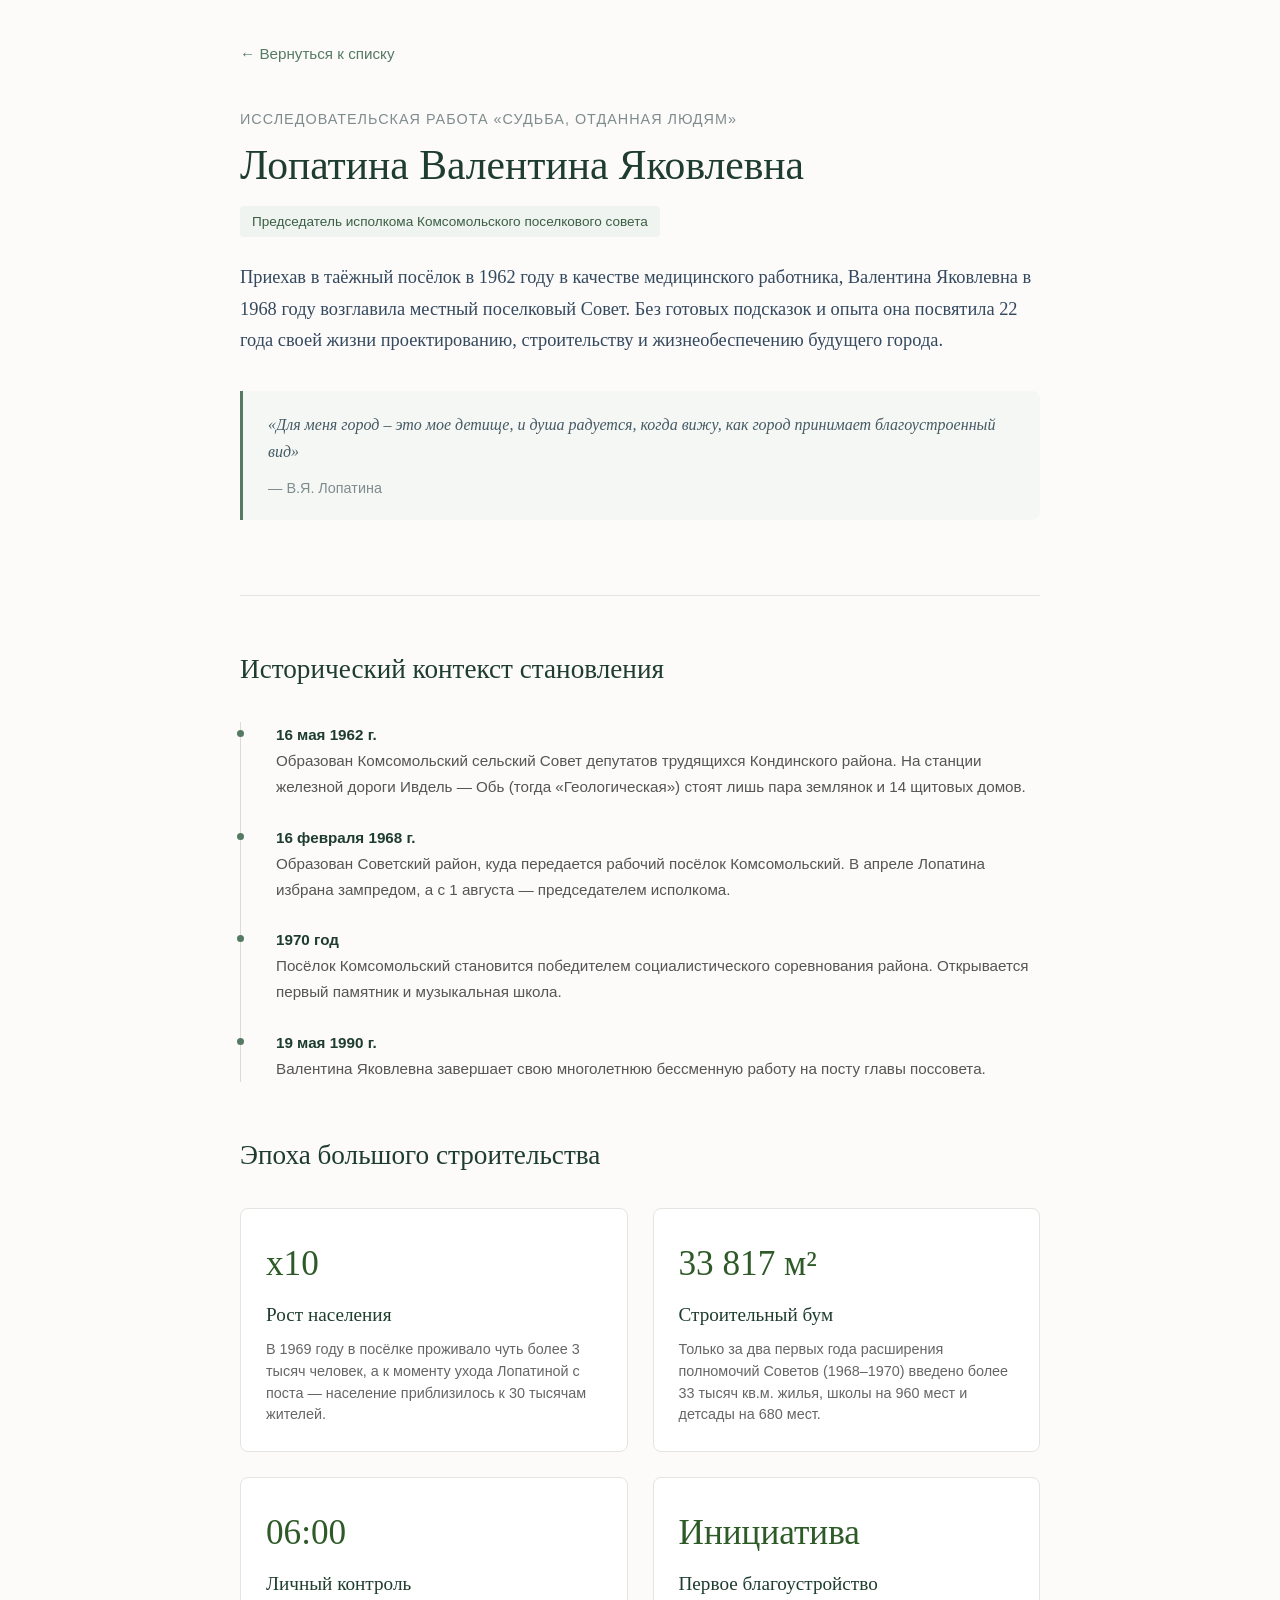
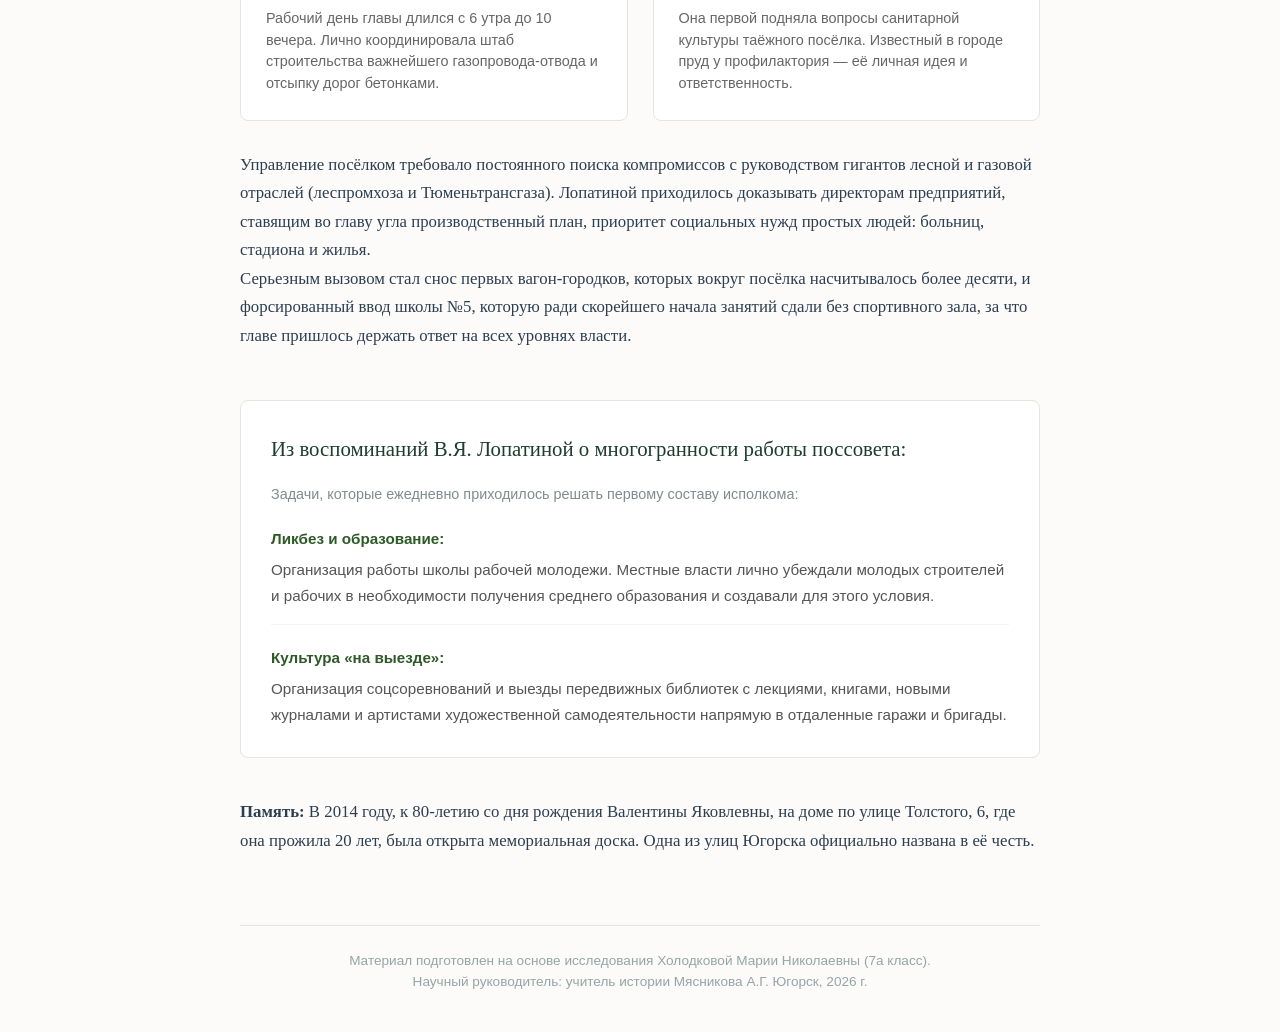
==== lopatina.html @ 7ab229ec "fcommit" ====
<!DOCTYPE html>
<html lang="ru">
<head>
    <meta charset="UTF-8">
    <meta name="viewport" content="width=device-width, initial-scale=1.0">
    <title>Лопатина Валентина Яковлевна - История Югорска</title>
    <link rel="stylesheet" href="styleperson.css">
</head>
<body>

    <div class="container">
        <a href="index.html" class="back-link">← Вернуться к списку</a>

        <div class="hero-section">
            <div class="subtitle">Исследовательская работа «Судьба, отданная людям»</div>
            <h1>Лопатина Валентина Яковлевна</h1>
            <div class="status-badge">Председатель исполкома Комсомольского поселкового совета</div>
            
            <p class="lead-text">Приехав в таёжный посёлок в 1962 году в качестве медицинского работника, Валентина Яковлевна в 1968 году возглавила местный поселковый Совет. Без готовых подсказок и опыта она посвятила 22 года своей жизни проектированию, строительству и жизнеобеспечению будущего города.</p>
            
            <div class="quote-block">
                «Для меня город – это мое детище, и душа радуется, когда вижу, как город принимает благоустроенный вид» <br><span>— В.Я. Лопатина</span>
            </div>
        </div>

        <h2 class="section-title">Исторический контекст становления</h2>
        <div class="timeline">
            <div class="timeline-item">
                <div class="timeline-date">16 мая 1962 г.</div>
                <div class="timeline-content">Образован Комсомольский сельский Совет депутатов трудящихся Кондинского района. На станции железной дороги Ивдель — Обь (тогда «Геологическая») стоят лишь пара землянок и 14 щитовых домов.</div>
            </div>
            <div class="timeline-item">
                <div class="timeline-date">16 февраля 1968 г.</div>
                <div class="timeline-content">Образован Советский район, куда передается рабочий посёлок Комсомольский. В апреле Лопатина избрана зампредом, а с 1 августа — председателем исполкома.</div>
            </div>
            <div class="timeline-item">
                <div class="timeline-date">1970 год</div>
                <div class="timeline-content">Посёлок Комсомольский становится победителем социалистического соревнования района. Открывается первый памятник и музыкальная школа.</div>
            </div>
            <div class="timeline-item">
                <div class="timeline-date">19 мая 1990 г.</div>
                <div class="timeline-content">Валентина Яковлевна завершает свою многолетнюю бессменную работу на посту главы поссовета.</div>
            </div>
        </div>

        <h2 class="section-title">Эпоха большого строительства</h2>
        <div class="stats-grid">
            <div class="stat-card">
                <div class="stat-number">х10</div>
                <h3>Рост населения</h3>
                <p>В 1969 году в посёлке проживало чуть более 3 тысяч человек, а к моменту ухода Лопатиной с поста — население приблизилось к 30 тысячам жителей.</p>
            </div>
            <div class="stat-card">
                <div class="stat-number">33 817 м²</div>
                <h3>Строительный бум</h3>
                <p>Только за два первых года расширения полномочий Советов (1968–1970) введено более 33 тысяч кв.м. жилья, школы на 960 мест и детсады на 680 мест.</p>
            </div>
            <div class="stat-card">
                <div class="stat-number">06:00</div>
                <h3>Личный контроль</h3>
                <p>Рабочий день главы длился с 6 утра до 10 вечера. Лично координировала штаб строительства важнейшего газопровода-отвода и отсыпку дорог бетонками.</p>
            </div>
            <div class="stat-card">
                <div class="stat-number">Инициатива</div>
                <h3>Первое благоустройство</h3>
                <p>Она первой подняла вопросы санитарной культуры таёжного посёлка. Известный в городе пруд у профилактория — её личная идея и ответственность.</p>
            </div>
        </div>

        <div class="text-content">
            <p>Управление посёлком требовало постоянного поиска компромиссов с руководством гигантов лесной и газовой отраслей (леспромхоза и Тюменьтрансгаза). Лопатиной приходилось доказывать директорам предприятий, ставящим во главу угла производственный план, приоритет социальных нужд простых людей: больниц, стадиона и жилья.</p>
            <p>Серьезным вызовом стал снос первых вагон-городков, которых вокруг посёлка насчитывалось более десяти, и форсированный ввод школы №5, которую ради скорейшего начала занятий сдали без спортивного зала, за что главе пришлось держать ответ на всех уровнях власти.</p>
        </div>

        <div class="faq-section">
            <h3>Из воспоминаний В.Я. Лопатиной о многогранности работы поссовета:</h3>
            <p class="faq-intro">Задачи, которые ежедневно приходилось решать первому составу исполкома:</p>
            
            <div class="faq-item">
                <div class="question">Ликбез и образование:</div>
                <div class="answer">Организация работы школы рабочей молодежи. Местные власти лично убеждали молодых строителей и рабочих в необходимости получения среднего образования и создавали для этого условия.</div>
            </div>
            
            <div class="faq-item">
                <div class="question">Культура «на выезде»:</div>
                <div class="answer">Организация соцсоревнований и выезды передвижных библиотек с лекциями, книгами, новыми журналами и артистами художественной самодеятельности напрямую в отдаленные гаражи и бригады.</div>
            </div>
        </div>

        <div class="text-content" style="margin-top: 40px;">
            <p><b>Память:</b> В 2014 году, к 80-летию со дня рождения Валентины Яковлевны, на доме по улице Толстого, 6, где она прожила 20 лет, была открыта мемориальная доска. Одна из улиц Югорска официально названа в её честь.</p>
        </div>

        <footer>
            Материал подготовлен на основе исследования Холодковой Марии Николаевны (7а класс). <br>
            Научный руководитель: учитель истории Мясникова А.Г. Югорск, 2026 г.
        </footer>
    </div>

</body>
</html>
---- styleperson.css ----
* {
    margin: 0;
    padding: 0;
    box-sizing: border-box;
    font-family: 'Georgia', 'Times New Roman', serif;
}

body {
    background-color: #fcfbfa;
    color: #2c3e50;
    line-height: 1.7;
    padding: 40px 20px;
    display: flex;
    flex-direction: column;
    align-items: center;
}

.container {
    width: 100%;
    max-width: 800px; 
}

.back-link {
    font-family: 'Segoe UI', sans-serif;
    display: inline-block;
    color: #557a63;
    text-decoration: none;
    margin-bottom: 40px;
    font-weight: 500;
    font-size: 0.95rem;
}

.back-link:hover {
    color: #1e3d2f;
}

.hero-section {
    margin-bottom: 50px;
    border-bottom: 1px solid #e6e4e0;
    padding-bottom: 40px;
}

.hero-section h1 {
    font-size: 2.6rem;
    font-weight: normal;
    color: #1e3d2f;
    margin: 10px 0;
    line-height: 1.2;
}

.subtitle {
    font-family: 'Segoe UI', sans-serif;
    color: #7f8c8d;
    font-size: 0.9rem;
    text-transform: uppercase;
    letter-spacing: 1px;
}

.status-badge {
    font-family: 'Segoe UI', sans-serif;
    display: inline-block;
    background-color: #f0f4f1;
    color: #3a5f43;
    padding: 4px 12px;
    border-radius: 4px;
    font-size: 0.85rem;
    margin-top: 5px;
    margin-bottom: 25px;
}

.lead-text {
    font-size: 1.15rem;
    color: #34495e;
}

.quote-block {
    margin: 35px 0;
    padding: 20px 25px;
    background-color: #f5f7f5;
    border-left: 3px solid #557a63;
    font-style: italic;
    color: #455a64;
    border-radius: 0 8px 8px 0;
}

.quote-block span {
    font-family: 'Segoe UI', sans-serif;
    display: block;
    margin-top: 10px;
    font-size: 0.9rem;
    color: #7f8c8d;
    font-style: normal;
}

.section-title {
    font-size: 1.7rem;
    font-weight: normal;
    color: #1e3d2f;
    margin-top: 50px;
    margin-bottom: 25px;
}

/* Таймлайн */
.timeline {
    margin: 30px 0;
    padding-left: 20px;
    border-left: 1px solid #dcdbd7;
}

.timeline-item {
    position: relative;
    margin-bottom: 25px;
    padding-left: 15px;
}

.timeline-item::before {
    content: '';
    position: absolute;
    left: -24px;
    top: 8px;
    width: 7px;
    height: 7px;
    border-radius: 50%;
    background-color: #557a63;
}

.timeline-date {
    font-family: 'Segoe UI', sans-serif;
    font-weight: 600;
    color: #1e3d2f;
    font-size: 0.95rem;
}

.timeline-content {
    font-family: 'Segoe UI', sans-serif;
    font-size: 0.95rem;
    color: #555;
}


.stats-grid {
    display: grid;
    grid-template-columns: 1fr 1fr;
    gap: 25px;
    margin: 30px 0;
}

.stat-card {
    background-color: #ffffff;
    border: 1px solid #e6e4e0;
    padding: 25px;
    border-radius: 8px;
}

.stat-card h3 {
    font-size: 1.2rem;
    font-weight: normal;
    color: #1e3d2f;
    margin-bottom: 8px;
}

.stat-card p {
    font-family: 'Segoe UI', sans-serif;
    font-size: 0.9rem;
    color: #666;
    line-height: 1.5;
}

.stat-number {
    font-size: 2.2rem;
    color: #2d5a27;
    margin-bottom: 5px;
}

.text-content {
    font-size: 1.05rem;
    color: #2c3e50;
    margin: 25px 0;
}

/* Раздел документов */
.faq-section {
    background-color: #ffffff;
    border: 1px solid #e6e4e0;
    border-radius: 8px;
    padding: 30px;
    margin-top: 50px;
}

.faq-section h3 {
    font-size: 1.3rem;
    font-weight: normal;
    color: #1e3d2f;
    margin-bottom: 15px;
}

.faq-intro {
    font-family: 'Segoe UI', sans-serif;
    font-size: 0.9rem;
    color: #7f8c8d;
    margin-bottom: 20px;
}

.faq-item {
    margin-bottom: 20px;
    padding-bottom: 15px;
    border-bottom: 1px solid #f5f4f0;
}

.faq-item:last-child {
    margin-bottom: 0;
    padding-bottom: 0;
    border-bottom: none;
}

.question {
    font-family: 'Segoe UI', sans-serif;
    font-weight: 600;
    color: #2d5a27;
    font-size: 0.95rem;
    margin-bottom: 5px;
}

.answer {
    font-family: 'Segoe UI', sans-serif;
    font-size: 0.95rem;
    color: #555;
}

footer {
    font-family: 'Segoe UI', sans-serif;
    margin-top: 70px;
    border-top: 1px solid #e6e4e0;
    padding-top: 25px;
    font-size: 0.85rem;
    color: #95a5a6;
    text-align: center;
    line-height: 1.5;
}


@media (max-width: 768px) {
    body {
        padding: 20px 15px;
    }

    .back-link {
        margin-bottom: 25px;
    }

    .hero-section {
        margin-bottom: 30px;
        padding-bottom: 25px;
    }

    .hero-section h1 {
        font-size: 1.85rem; 
    }

    .lead-text {
        font-size: 1.05rem; 
    }

    .quote-block {
        padding: 15px;
        margin: 25px 0;
        font-size: 0.95rem;
    }

    .section-title {
        font-size: 1.4rem;
        margin-top: 35px;
        margin-bottom: 15px;
    }


    .stats-grid {
        grid-template-columns: 1fr; 
        gap: 15px;
        margin: 20px 0;
    }

    .stat-card {
        padding: 20px;
    }

    .stat-number {
        font-size: 1.9rem;
    }

    /* FAQ блок */
    .faq-section {
        padding: 20px 15px;
        margin-top: 35px;
    }

    .faq-section h3 {
        font-size: 1.15rem;
    }
}
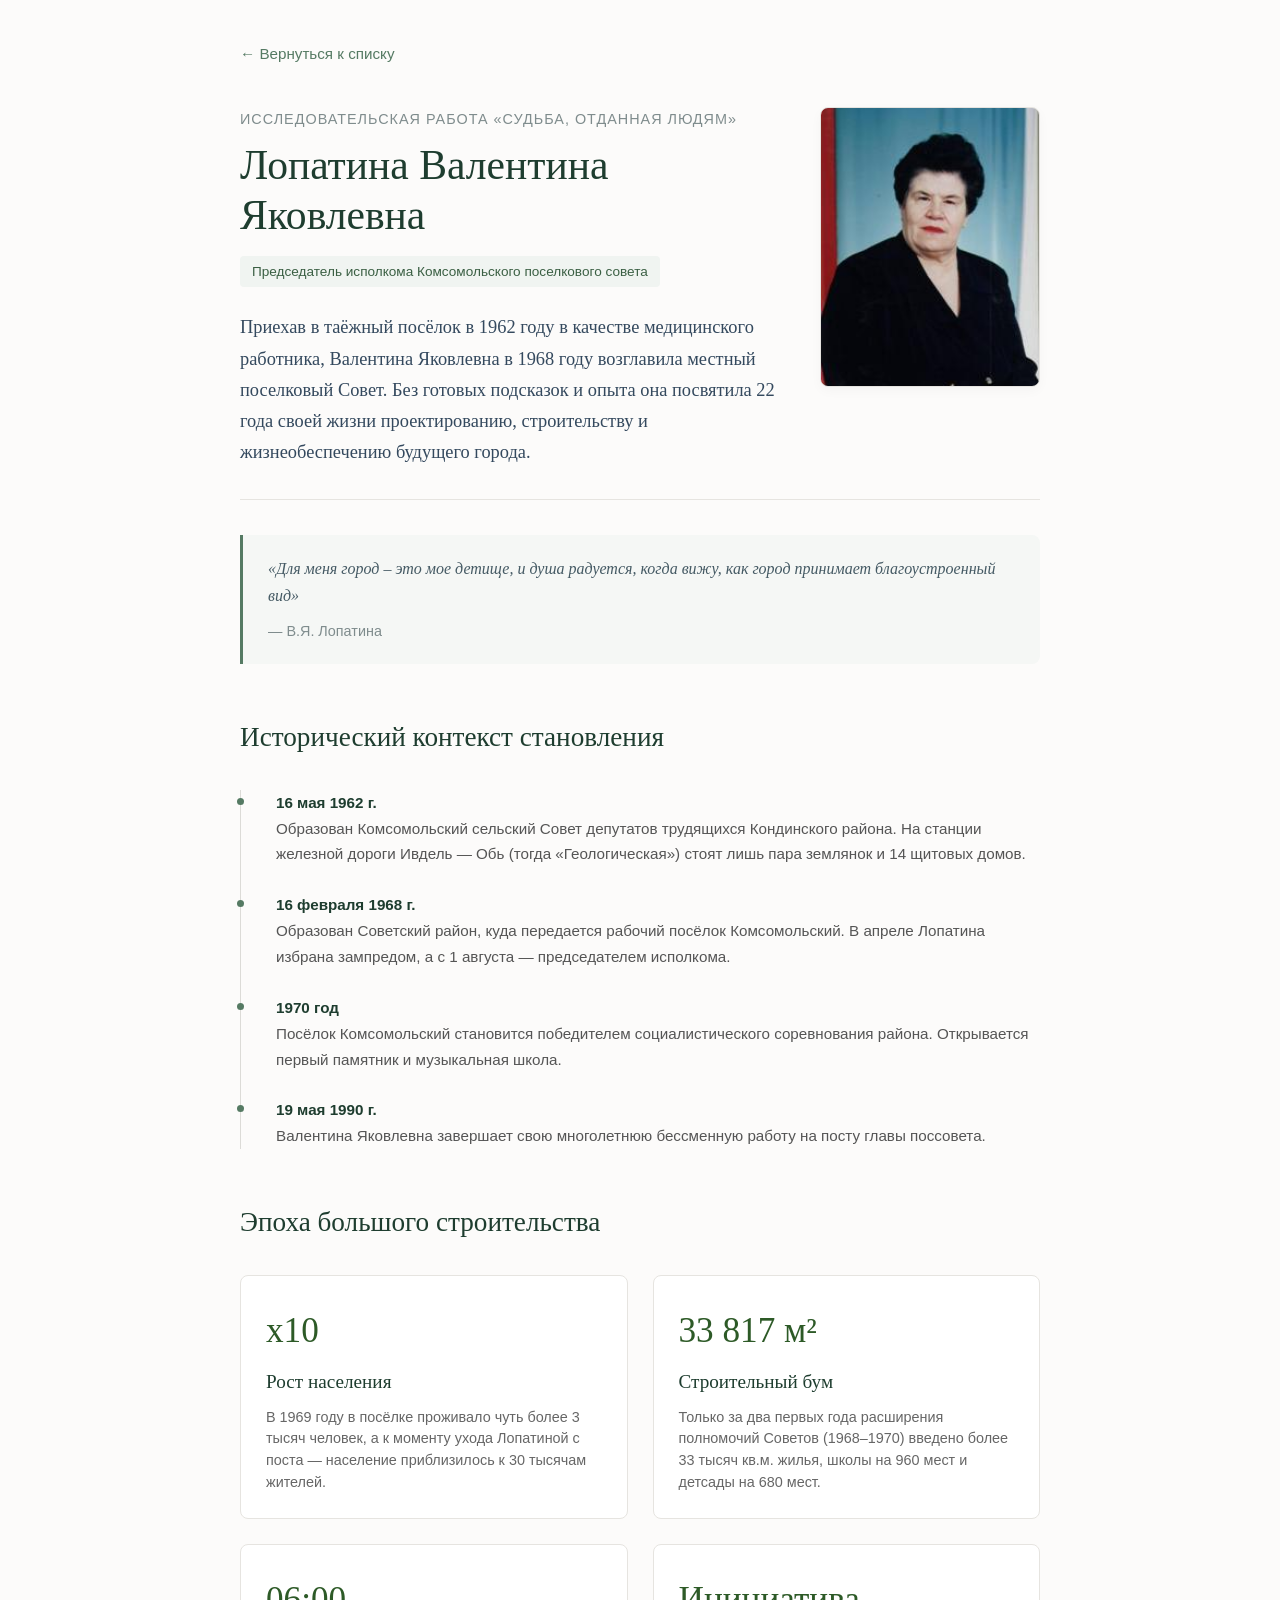
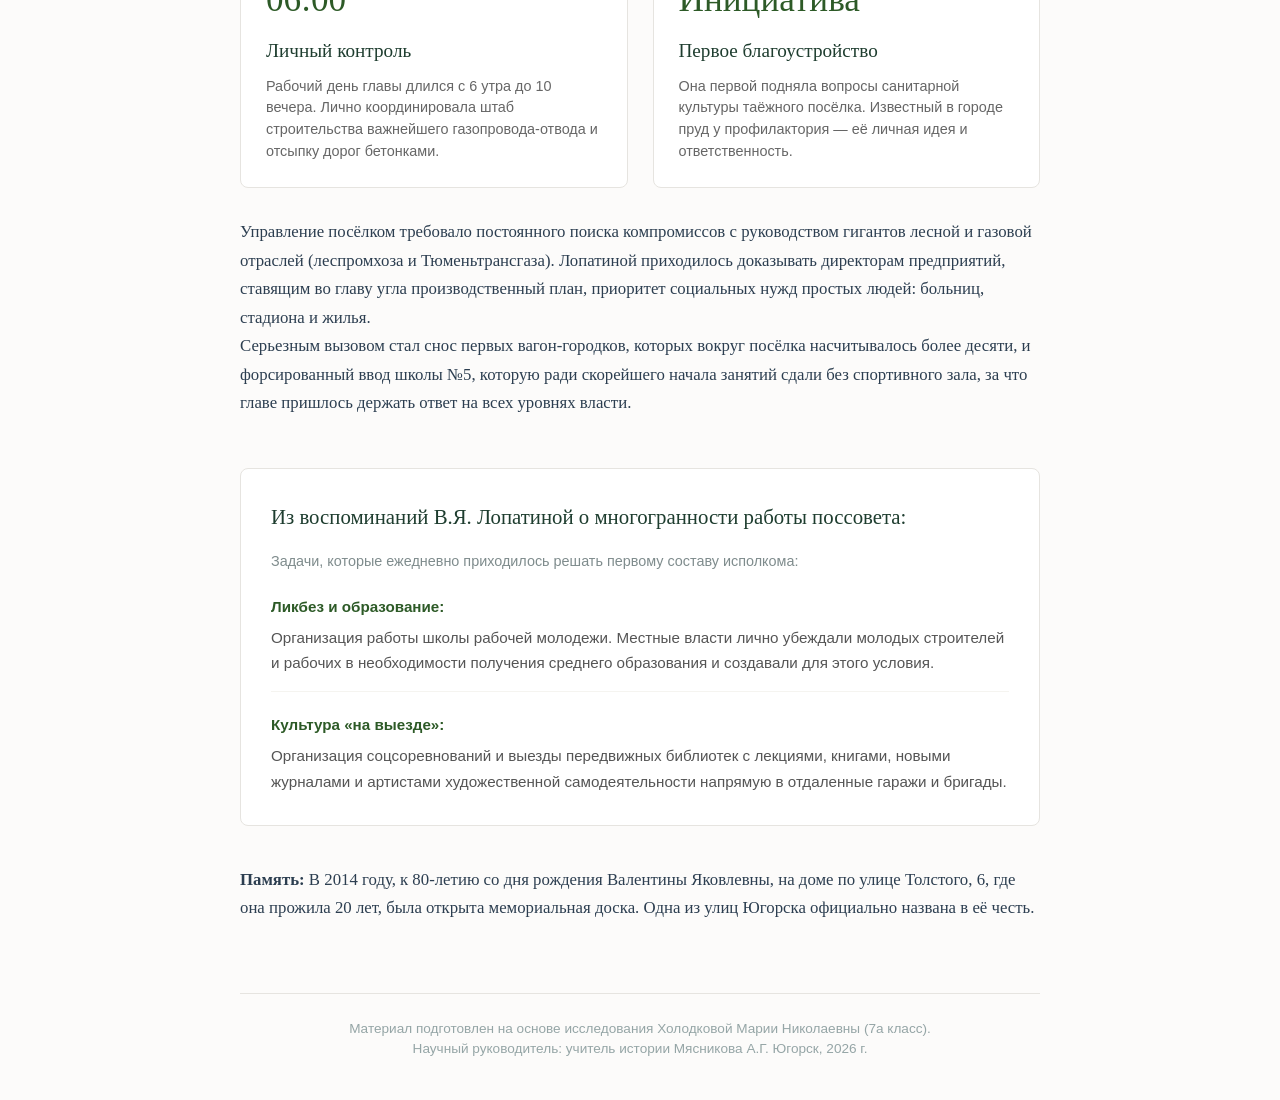
==== commit 26ef7060: "secondcommit" ====
--- a/lopatina.html
+++ b/lopatina.html
@@ -11,16 +11,22 @@
     <div class="container">
         <a href="index.html" class="back-link">← Вернуться к списку</a>
 
-        <div class="hero-section">
-            <div class="subtitle">Исследовательская работа «Судьба, отданная людям»</div>
-            <h1>Лопатина Валентина Яковлевна</h1>
-            <div class="status-badge">Председатель исполкома Комсомольского поселкового совета</div>
+        <div class="hero-profile-flex">
+            <div class="hero-section">
+                <div class="subtitle">Исследовательская работа «Судьба, отданная людям»</div>
+                <h1>Лопатина Валентина Яковлевна</h1>
+                <div class="status-badge">Председатель исполкома Комсомольского поселкового совета</div>
+                
+                <p class="lead-text">Приехав в таёжный посёлок в 1962 году в качестве медицинского работника, Валентина Яковлевна в 1968 году возглавила местный поселковый Совет. Без готовых подсказок и опыта она посвятила 22 года своей жизни проектированию, строительству и жизнеобеспечению будущего города.</p>
+            </div>
             
-            <p class="lead-text">Приехав в таёжный посёлок в 1962 году в качестве медицинского работника, Валентина Яковлевна в 1968 году возглавила местный поселковый Совет. Без готовых подсказок и опыта она посвятила 22 года своей жизни проектированию, строительству и жизнеобеспечению будущего города.</p>
-            
-            <div class="quote-block">
-                «Для меня город – это мое детище, и душа радуется, когда вижу, как город принимает благоустроенный вид» <br><span>— В.Я. Лопатина</span>
+            <div class="profile-photo-container">
+                <img src="\images\lopatina.jpg" alt="Фото Лопатина В.Я." class="profile-img">
             </div>
+        </div>
+
+        <div class="quote-block">
+            «Для меня город – это мое детище, и душа радуется, когда вижу, как город принимает благоустроенный вид» <br><span>— В.Я. Лопатина</span>
         </div>
 
         <h2 class="section-title">Исторический контекст становления</h2>
--- a/styleperson.css
+++ b/styleperson.css
@@ -18,6 +18,60 @@
 .container {
     width: 100%;
     max-width: 800px; 
+}
+
+
+.hero-profile-flex {
+    display: flex;
+    gap: 40px;
+    align-items: flex-start;
+    border-bottom: 1px solid #e6e4e0;
+    padding-bottom: 30px;
+    margin-bottom: 30px;
+}
+
+.hero-profile-flex .hero-section {
+    flex: 1;
+    margin-bottom: 0;
+    border-bottom: none;
+    padding-bottom: 0;
+}
+
+.profile-photo-container {
+    width: 220px;
+    min-width: 220px;
+    height: 280px;
+    overflow: hidden;
+    border-radius: 8px;
+    border: 1px solid #e6e4e0;
+    background-color: #f5f4f0;
+    box-shadow: 0 4px 12px rgba(0,0,0,0.03);
+}
+
+.profile-img {
+    width: 100%;
+    height: 100%;
+    object-fit: cover;
+}
+
+
+@media (max-width: 768px) {
+    .hero-profile-flex {
+        flex-direction: column-reverse; 
+        gap: 25px;
+        align-items: center;
+        text-align: center;
+    }
+    
+    .profile-photo-container {
+        width: 180px;
+        min-width: 180px;
+        height: 230px;
+    }
+    
+    .status-badge {
+        margin-bottom: 15px;
+    }
 }
 
 .back-link {
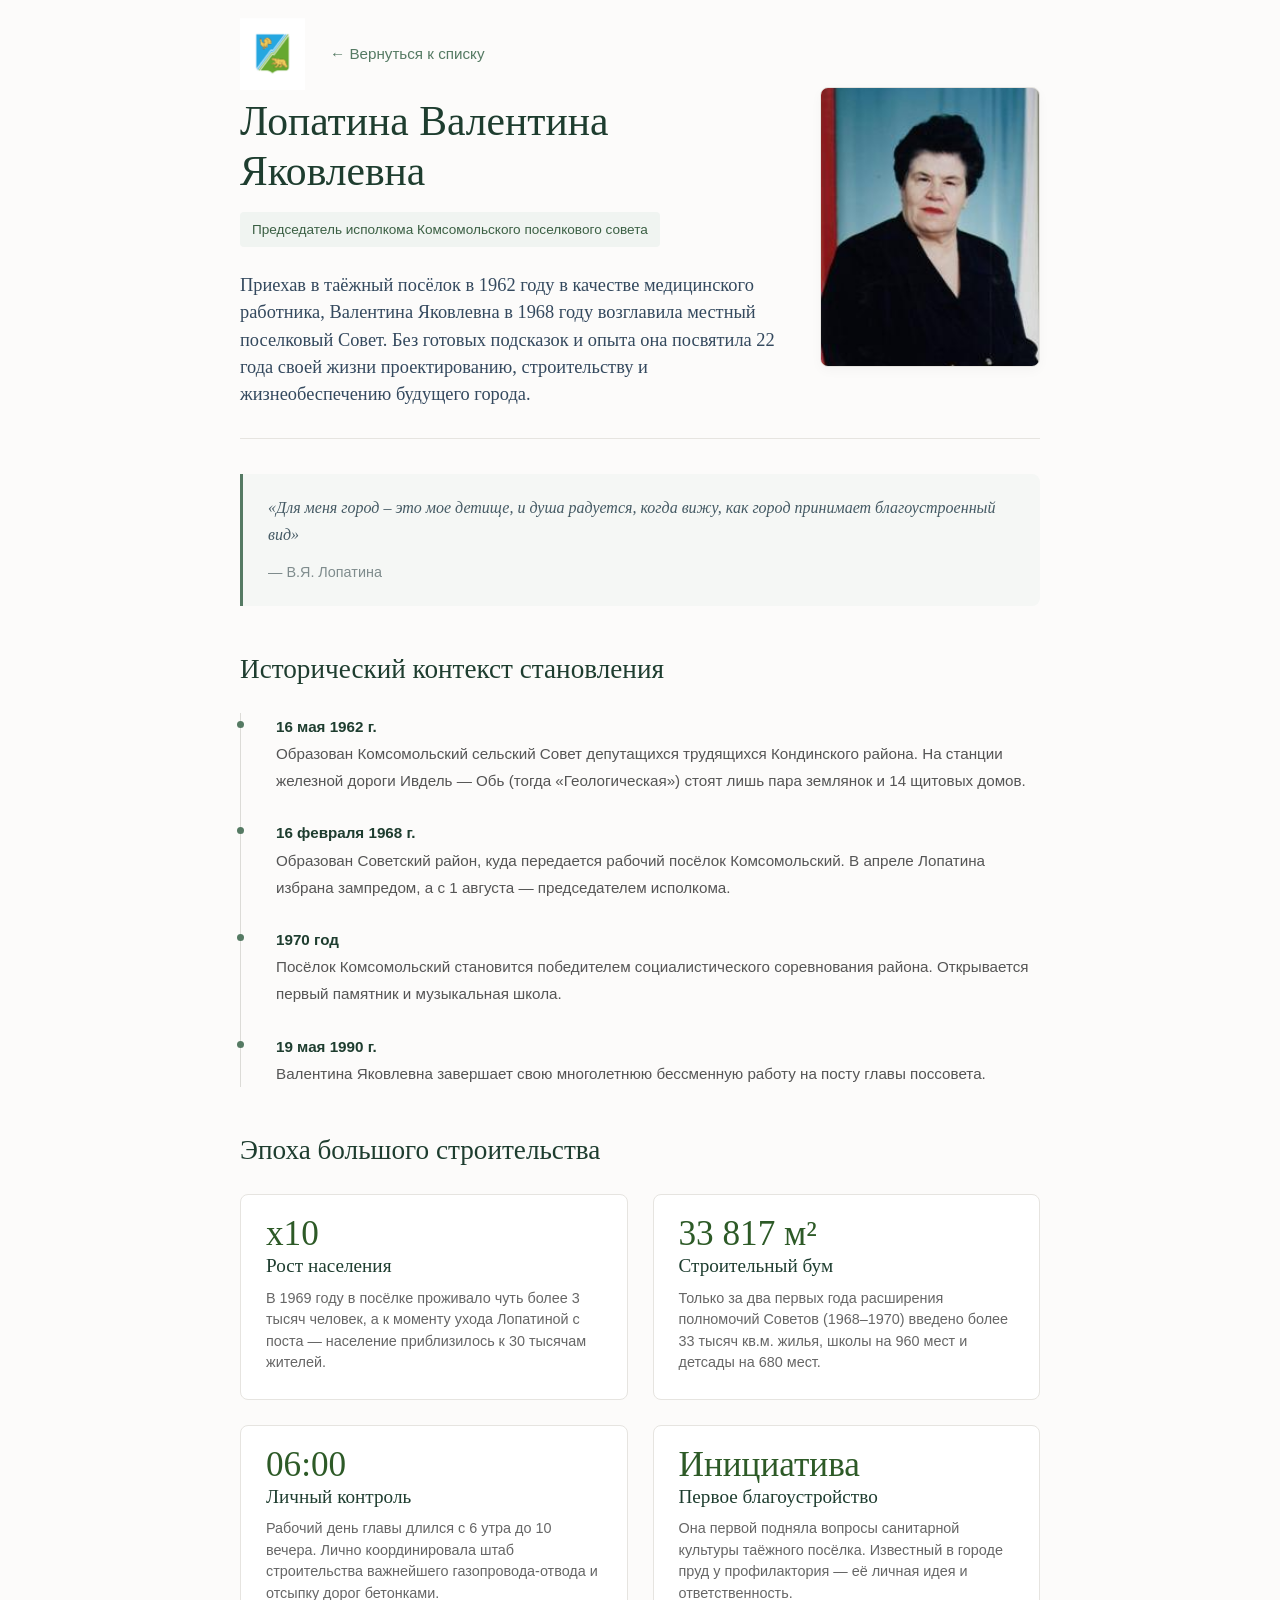
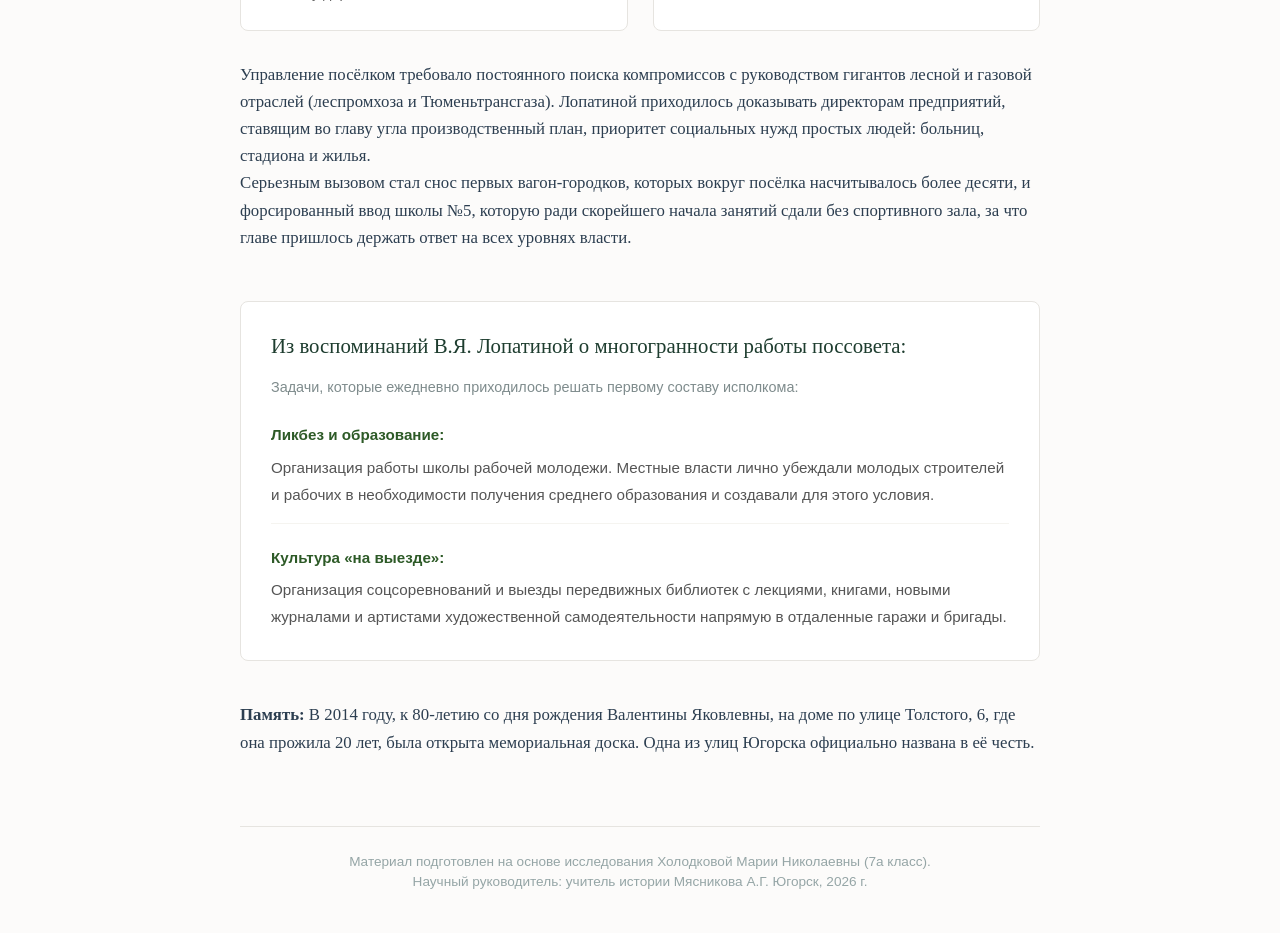
==== commit 95f4b162: "3commit" ====
--- a/lopatina.html
+++ b/lopatina.html
@@ -9,11 +9,16 @@
 <body>
 
     <div class="container">
-        <a href="index.html" class="back-link">← Вернуться к списку</a>
+        <div class="header-container" style="justify-content: flex-start; margin-bottom: 20px;">
+            <img src="images/gerbb.png" alt="Герб Югорска" class="corner-emblem">
+            <a href="index.html" class="back-link" style="margin-bottom: 0; margin-left: 90px;">← Вернуться к списку</a>
+        </div>
+        
+
+
 
         <div class="hero-profile-flex">
             <div class="hero-section">
-                <div class="subtitle">Исследовательская работа «Судьба, отданная людям»</div>
                 <h1>Лопатина Валентина Яковлевна</h1>
                 <div class="status-badge">Председатель исполкома Комсомольского поселкового совета</div>
                 
@@ -21,7 +26,7 @@
             </div>
             
             <div class="profile-photo-container">
-                <img src="\images\lopatina.jpg" alt="Фото Лопатина В.Я." class="profile-img">
+                <img src="images/lopatina.jpg" alt="Фото Лопатина В.Я." class="profile-img">
             </div>
         </div>
 
@@ -33,7 +38,7 @@
         <div class="timeline">
             <div class="timeline-item">
                 <div class="timeline-date">16 мая 1962 г.</div>
-                <div class="timeline-content">Образован Комсомольский сельский Совет депутатов трудящихся Кондинского района. На станции железной дороги Ивдель — Обь (тогда «Геологическая») стоят лишь пара землянок и 14 щитовых домов.</div>
+                <div class="timeline-content">Образован Комсомольский сельский Совет депутащихся трудящихся Кондинского района. На станции железной дороги Ивдель — Обь (тогда «Геологическая») стоят лишь пара землянок и 14 щитовых домов.</div>
             </div>
             <div class="timeline-item">
                 <div class="timeline-date">16 февраля 1968 г.</div>
--- a/styleperson.css
+++ b/styleperson.css
@@ -1,3 +1,4 @@
+
 * {
     margin: 0;
     padding: 0;
@@ -8,7 +9,7 @@
 body {
     background-color: #fcfbfa;
     color: #2c3e50;
-    line-height: 1.7;
+    line-height: 170%;
     padding: 40px 20px;
     display: flex;
     flex-direction: column;
@@ -18,6 +19,38 @@
 .container {
     width: 100%;
     max-width: 800px; 
+}
+
+
+.header-container {
+    position: relative;
+    width: 100%;
+    display: flex;
+    align-items: center;
+}
+
+.corner-emblem {
+    position: absolute;
+    left: 0;
+    top: 50%;
+    transform: translateY(-50%);
+    width: 65px;
+    height: auto;
+    object-fit: contain;
+}
+
+.back-link {
+    font-family: 'Segoe UI', sans-serif;
+    display: inline-block;
+    color: #557a63;
+    text-decoration: none;
+    font-weight: 500;
+    font-size: 0.95rem;
+    transition: color 0.2s;
+}
+
+.back-link:hover {
+    color: #1e3d2f;
 }
 
 
@@ -28,13 +61,44 @@
     border-bottom: 1px solid #e6e4e0;
     padding-bottom: 30px;
     margin-bottom: 30px;
+    margin-top: 20px;
 }
 
 .hero-profile-flex .hero-section {
     flex: 1;
-    margin-bottom: 0;
-    border-bottom: none;
-    padding-bottom: 0;
+}
+
+.hero-section h1 {
+    font-size: 2.6rem;
+    font-weight: normal;
+    color: #1e3d2f;
+    margin: 10px 0;
+    line-height: 120%;
+}
+
+.subtitle {
+    font-family: 'Segoe UI', sans-serif;
+    color: #7f8c8d;
+    font-size: 0.9rem;
+    text-transform: uppercase;
+    letter-spacing: 1px;
+}
+
+.status-badge {
+    font-family: 'Segoe UI', sans-serif;
+    display: inline-block;
+    background-color: #f0f4f1;
+    color: #3a5f43;
+    padding: 4px 12px;
+    border-radius: 4px;
+    font-size: 0.85rem;
+    margin-top: 5px;
+    margin-bottom: 25px;
+}
+
+.lead-text {
+    font-size: 1.15rem;
+    color: #34495e;
 }
 
 .profile-photo-container {
@@ -55,78 +119,6 @@
 }
 
 
-@media (max-width: 768px) {
-    .hero-profile-flex {
-        flex-direction: column-reverse; 
-        gap: 25px;
-        align-items: center;
-        text-align: center;
-    }
-    
-    .profile-photo-container {
-        width: 180px;
-        min-width: 180px;
-        height: 230px;
-    }
-    
-    .status-badge {
-        margin-bottom: 15px;
-    }
-}
-
-.back-link {
-    font-family: 'Segoe UI', sans-serif;
-    display: inline-block;
-    color: #557a63;
-    text-decoration: none;
-    margin-bottom: 40px;
-    font-weight: 500;
-    font-size: 0.95rem;
-}
-
-.back-link:hover {
-    color: #1e3d2f;
-}
-
-.hero-section {
-    margin-bottom: 50px;
-    border-bottom: 1px solid #e6e4e0;
-    padding-bottom: 40px;
-}
-
-.hero-section h1 {
-    font-size: 2.6rem;
-    font-weight: normal;
-    color: #1e3d2f;
-    margin: 10px 0;
-    line-height: 1.2;
-}
-
-.subtitle {
-    font-family: 'Segoe UI', sans-serif;
-    color: #7f8c8d;
-    font-size: 0.9rem;
-    text-transform: uppercase;
-    letter-spacing: 1px;
-}
-
-.status-badge {
-    font-family: 'Segoe UI', sans-serif;
-    display: inline-block;
-    background-color: #f0f4f1;
-    color: #3a5f43;
-    padding: 4px 12px;
-    border-radius: 4px;
-    font-size: 0.85rem;
-    margin-top: 5px;
-    margin-bottom: 25px;
-}
-
-.lead-text {
-    font-size: 1.15rem;
-    color: #34495e;
-}
-
 .quote-block {
     margin: 35px 0;
     padding: 20px 25px;
@@ -154,7 +146,7 @@
     margin-bottom: 25px;
 }
 
-/* Таймлайн */
+
 .timeline {
     margin: 30px 0;
     padding-left: 20px;
@@ -217,7 +209,7 @@
     font-family: 'Segoe UI', sans-serif;
     font-size: 0.9rem;
     color: #666;
-    line-height: 1.5;
+    line-height: 150%;
 }
 
 .stat-number {
@@ -232,7 +224,7 @@
     margin: 25px 0;
 }
 
-/* Раздел документов */
+
 .faq-section {
     background-color: #ffffff;
     border: 1px solid #e6e4e0;
@@ -289,7 +281,7 @@
     font-size: 0.85rem;
     color: #95a5a6;
     text-align: center;
-    line-height: 1.5;
+    line-height: 150%;
 }
 
 
@@ -298,21 +290,38 @@
         padding: 20px 15px;
     }
 
-    .back-link {
-        margin-bottom: 25px;
-    }
-
-    .hero-section {
-        margin-bottom: 30px;
-        padding-bottom: 25px;
+    .header-container {
+        flex-direction: column-reverse; 
+        align-items: center;
+        gap: 10px;
+    }
+
+    .corner-emblem {
+        position: static;
+        transform: none;
+        width: 55px;
+    }
+
+    .hero-profile-flex {
+        flex-direction: column-reverse; 
+        gap: 25px;
+        align-items: center;
+        text-align: center;
+        margin-top: 10px;
+    }
+    
+    .profile-photo-container {
+        width: 180px;
+        min-width: 180px;
+        height: 230px;
     }
 
     .hero-section h1 {
-        font-size: 1.85rem; 
+        font-size: 1.85rem;
     }
 
     .lead-text {
-        font-size: 1.05rem; 
+        font-size: 1.05rem;
     }
 
     .quote-block {
@@ -327,7 +336,6 @@
         margin-bottom: 15px;
     }
 
-
     .stats-grid {
         grid-template-columns: 1fr; 
         gap: 15px;
@@ -342,7 +350,6 @@
         font-size: 1.9rem;
     }
 
-    /* FAQ блок */
     .faq-section {
         padding: 20px 15px;
         margin-top: 35px;
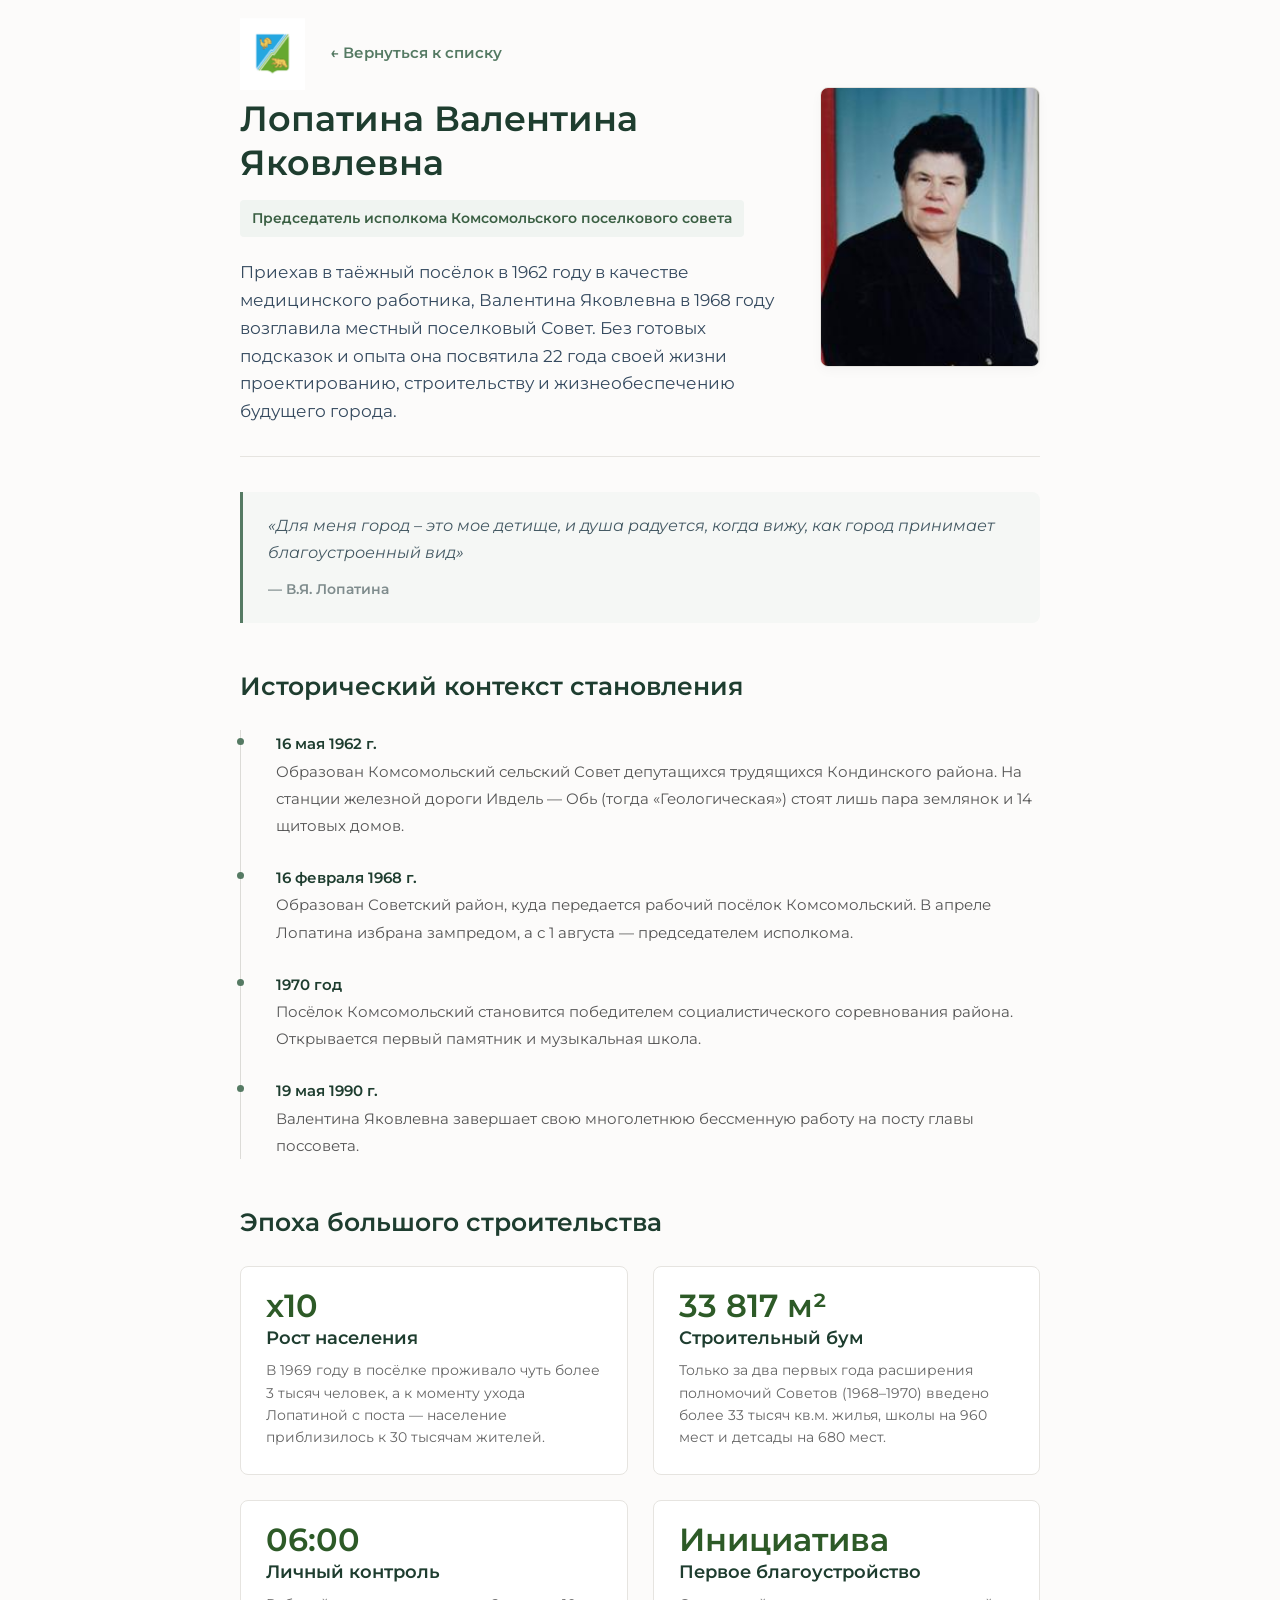
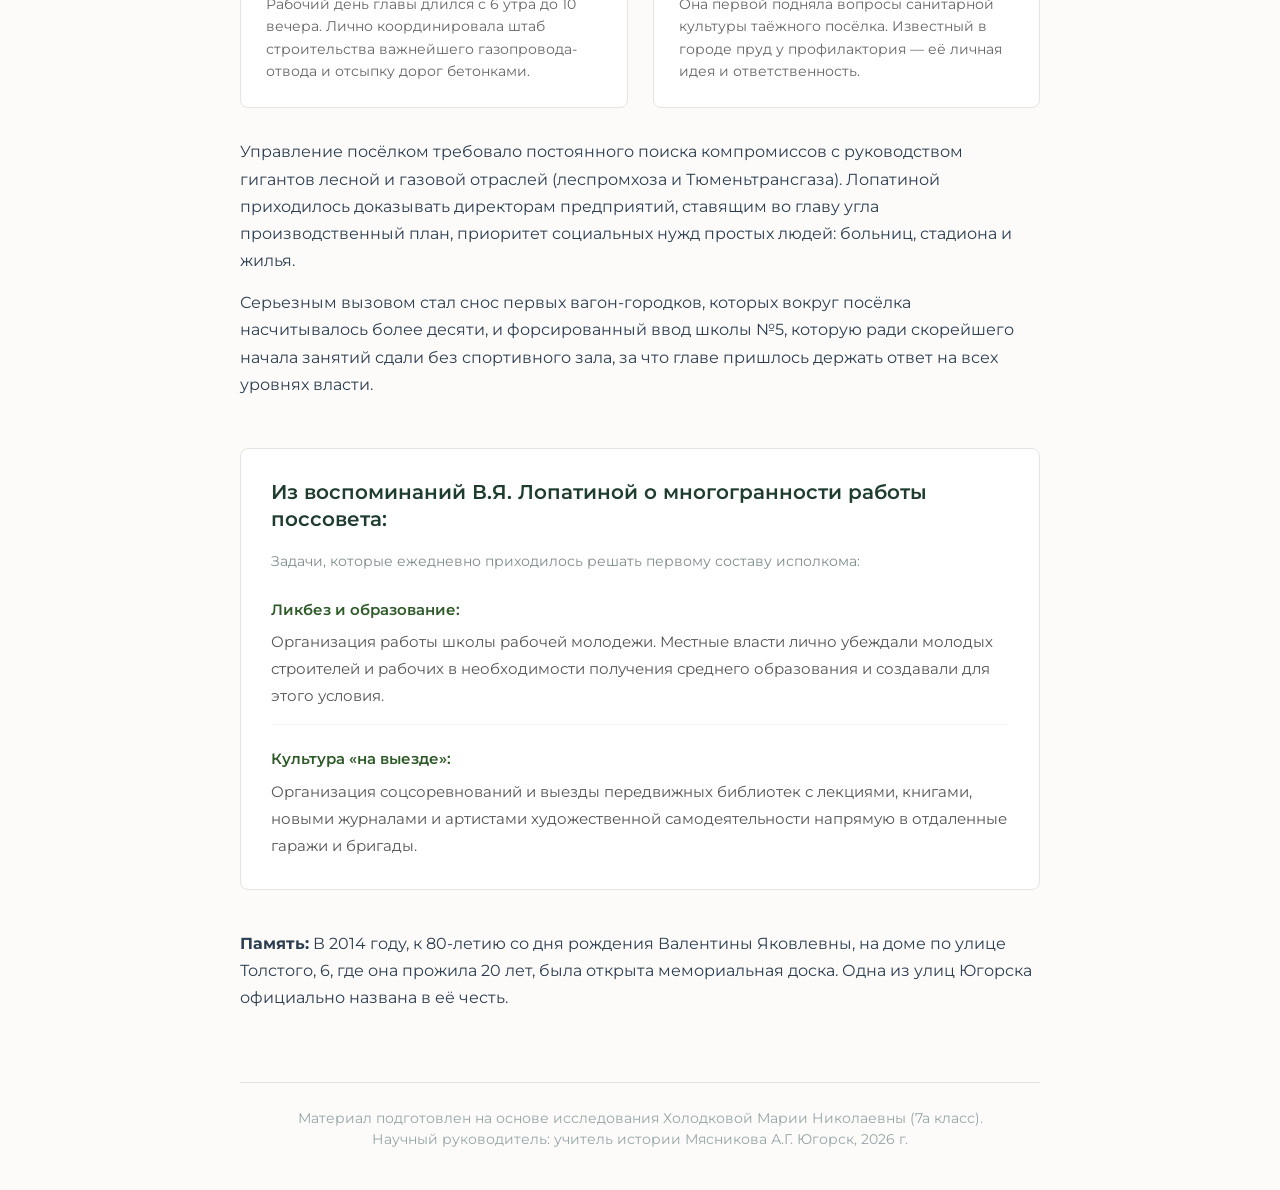
==== commit ddad81b8: "firstcommit" ====
--- a/lopatina.html
+++ b/lopatina.html
@@ -1,11 +1,13 @@
 <!DOCTYPE html>
 <html lang="ru">
+
 <head>
     <meta charset="UTF-8">
     <meta name="viewport" content="width=device-width, initial-scale=1.0">
     <title>Лопатина Валентина Яковлевна - История Югорска</title>
     <link rel="stylesheet" href="styleperson.css">
 </head>
+
 <body>
 
     <div class="container">
@@ -13,7 +15,7 @@
             <img src="images/gerbb.png" alt="Герб Югорска" class="corner-emblem">
             <a href="index.html" class="back-link" style="margin-bottom: 0; margin-left: 90px;">← Вернуться к списку</a>
         </div>
-        
+
 
 
 
@@ -21,36 +23,44 @@
             <div class="hero-section">
                 <h1>Лопатина Валентина Яковлевна</h1>
                 <div class="status-badge">Председатель исполкома Комсомольского поселкового совета</div>
-                
-                <p class="lead-text">Приехав в таёжный посёлок в 1962 году в качестве медицинского работника, Валентина Яковлевна в 1968 году возглавила местный поселковый Совет. Без готовых подсказок и опыта она посвятила 22 года своей жизни проектированию, строительству и жизнеобеспечению будущего города.</p>
+
+                <p class="lead-text">Приехав в таёжный посёлок в 1962 году в качестве медицинского работника, Валентина
+                    Яковлевна в 1968 году возглавила местный поселковый Совет. Без готовых подсказок и опыта она
+                    посвятила 22 года своей жизни проектированию, строительству и жизнеобеспечению будущего города.</p>
             </div>
-            
+
             <div class="profile-photo-container">
                 <img src="images/lopatina.jpg" alt="Фото Лопатина В.Я." class="profile-img">
             </div>
         </div>
 
         <div class="quote-block">
-            «Для меня город – это мое детище, и душа радуется, когда вижу, как город принимает благоустроенный вид» <br><span>— В.Я. Лопатина</span>
+            «Для меня город – это мое детище, и душа радуется, когда вижу, как город принимает благоустроенный вид»
+            <br><span>— В.Я. Лопатина</span>
         </div>
 
         <h2 class="section-title">Исторический контекст становления</h2>
         <div class="timeline">
             <div class="timeline-item">
                 <div class="timeline-date">16 мая 1962 г.</div>
-                <div class="timeline-content">Образован Комсомольский сельский Совет депутащихся трудящихся Кондинского района. На станции железной дороги Ивдель — Обь (тогда «Геологическая») стоят лишь пара землянок и 14 щитовых домов.</div>
+                <div class="timeline-content">Образован Комсомольский сельский Совет депутащихся трудящихся Кондинского
+                    района. На станции железной дороги Ивдель — Обь (тогда «Геологическая») стоят лишь пара землянок и
+                    14 щитовых домов.</div>
             </div>
             <div class="timeline-item">
                 <div class="timeline-date">16 февраля 1968 г.</div>
-                <div class="timeline-content">Образован Советский район, куда передается рабочий посёлок Комсомольский. В апреле Лопатина избрана зампредом, а с 1 августа — председателем исполкома.</div>
+                <div class="timeline-content">Образован Советский район, куда передается рабочий посёлок Комсомольский.
+                    В апреле Лопатина избрана зампредом, а с 1 августа — председателем исполкома.</div>
             </div>
             <div class="timeline-item">
                 <div class="timeline-date">1970 год</div>
-                <div class="timeline-content">Посёлок Комсомольский становится победителем социалистического соревнования района. Открывается первый памятник и музыкальная школа.</div>
+                <div class="timeline-content">Посёлок Комсомольский становится победителем социалистического
+                    соревнования района. Открывается первый памятник и музыкальная школа.</div>
             </div>
             <div class="timeline-item">
                 <div class="timeline-date">19 мая 1990 г.</div>
-                <div class="timeline-content">Валентина Яковлевна завершает свою многолетнюю бессменную работу на посту главы поссовета.</div>
+                <div class="timeline-content">Валентина Яковлевна завершает свою многолетнюю бессменную работу на посту
+                    главы поссовета.</div>
             </div>
         </div>
 
@@ -59,47 +69,62 @@
             <div class="stat-card">
                 <div class="stat-number">х10</div>
                 <h3>Рост населения</h3>
-                <p>В 1969 году в посёлке проживало чуть более 3 тысяч человек, а к моменту ухода Лопатиной с поста — население приблизилось к 30 тысячам жителей.</p>
+                <p>В 1969 году в посёлке проживало чуть более 3 тысяч человек, а к моменту ухода Лопатиной с поста —
+                    население приблизилось к 30 тысячам жителей.</p>
             </div>
             <div class="stat-card">
                 <div class="stat-number">33 817 м²</div>
                 <h3>Строительный бум</h3>
-                <p>Только за два первых года расширения полномочий Советов (1968–1970) введено более 33 тысяч кв.м. жилья, школы на 960 мест и детсады на 680 мест.</p>
+                <p>Только за два первых года расширения полномочий Советов (1968–1970) введено более 33 тысяч кв.м.
+                    жилья, школы на 960 мест и детсады на 680 мест.</p>
             </div>
             <div class="stat-card">
                 <div class="stat-number">06:00</div>
                 <h3>Личный контроль</h3>
-                <p>Рабочий день главы длился с 6 утра до 10 вечера. Лично координировала штаб строительства важнейшего газопровода-отвода и отсыпку дорог бетонками.</p>
+                <p>Рабочий день главы длился с 6 утра до 10 вечера. Лично координировала штаб строительства важнейшего
+                    газопровода-отвода и отсыпку дорог бетонками.</p>
             </div>
             <div class="stat-card">
                 <div class="stat-number">Инициатива</div>
                 <h3>Первое благоустройство</h3>
-                <p>Она первой подняла вопросы санитарной культуры таёжного посёлка. Известный в городе пруд у профилактория — её личная идея и ответственность.</p>
+                <p>Она первой подняла вопросы санитарной культуры таёжного посёлка. Известный в городе пруд у
+                    профилактория — её личная идея и ответственность.</p>
             </div>
         </div>
 
         <div class="text-content">
-            <p>Управление посёлком требовало постоянного поиска компромиссов с руководством гигантов лесной и газовой отраслей (леспромхоза и Тюменьтрансгаза). Лопатиной приходилось доказывать директорам предприятий, ставящим во главу угла производственный план, приоритет социальных нужд простых людей: больниц, стадиона и жилья.</p>
-            <p>Серьезным вызовом стал снос первых вагон-городков, которых вокруг посёлка насчитывалось более десяти, и форсированный ввод школы №5, которую ради скорейшего начала занятий сдали без спортивного зала, за что главе пришлось держать ответ на всех уровнях власти.</p>
+            <p>Управление посёлком требовало постоянного поиска компромиссов с руководством гигантов лесной и газовой
+                отраслей (леспромхоза и Тюменьтрансгаза). Лопатиной приходилось доказывать директорам предприятий,
+                ставящим во главу угла производственный план, приоритет социальных нужд простых людей: больниц, стадиона
+                и жилья.</p>
+            <p>Серьезным вызовом стал снос первых вагон-городков, которых вокруг посёлка насчитывалось более десяти, и
+                форсированный ввод школы №5, которую ради скорейшего начала занятий сдали без спортивного зала, за что
+                главе пришлось держать ответ на всех уровнях власти.</p>
         </div>
 
         <div class="faq-section">
             <h3>Из воспоминаний В.Я. Лопатиной о многогранности работы поссовета:</h3>
             <p class="faq-intro">Задачи, которые ежедневно приходилось решать первому составу исполкома:</p>
-            
+
             <div class="faq-item">
                 <div class="question">Ликбез и образование:</div>
-                <div class="answer">Организация работы школы рабочей молодежи. Местные власти лично убеждали молодых строителей и рабочих в необходимости получения среднего образования и создавали для этого условия.</div>
+                <div class="answer">Организация работы школы рабочей молодежи. Местные власти лично убеждали молодых
+                    строителей и рабочих в необходимости получения среднего образования и создавали для этого условия.
+                </div>
             </div>
-            
+
             <div class="faq-item">
                 <div class="question">Культура «на выезде»:</div>
-                <div class="answer">Организация соцсоревнований и выезды передвижных библиотек с лекциями, книгами, новыми журналами и артистами художественной самодеятельности напрямую в отдаленные гаражи и бригады.</div>
+                <div class="answer">Организация соцсоревнований и выезды передвижных библиотек с лекциями, книгами,
+                    новыми журналами и артистами художественной самодеятельности напрямую в отдаленные гаражи и бригады.
+                </div>
             </div>
         </div>
 
         <div class="text-content" style="margin-top: 40px;">
-            <p><b>Память:</b> В 2014 году, к 80-летию со дня рождения Валентины Яковлевны, на доме по улице Толстого, 6, где она прожила 20 лет, была открыта мемориальная доска. Одна из улиц Югорска официально названа в её честь.</p>
+            <p><b>Память:</b> В 2014 году, к 80-летию со дня рождения Валентины Яковлевны, на доме по улице Толстого, 6,
+                где она прожила 20 лет, была открыта мемориальная доска. Одна из улиц Югорска официально названа в её
+                честь.</p>
         </div>
 
         <footer>
@@ -109,4 +134,5 @@
     </div>
 
 </body>
+
 </html>
--- a/styleperson.css
+++ b/styleperson.css
@@ -1,9 +1,12 @@
+
+@import url('https://fonts.googleapis.com/css2?family=Montserrat:wght@400;500;600&display=swap');
+
 
 * {
     margin: 0;
     padding: 0;
     box-sizing: border-box;
-    font-family: 'Georgia', 'Times New Roman', serif;
+    font-family: 'Montserrat', sans-serif;
 }
 
 body {
@@ -40,12 +43,11 @@
 }
 
 .back-link {
-    font-family: 'Segoe UI', sans-serif;
     display: inline-block;
     color: #557a63;
     text-decoration: none;
-    font-weight: 500;
-    font-size: 0.95rem;
+    font-weight: 600;
+    font-size: 0.92rem;
     transition: color 0.2s;
 }
 
@@ -69,36 +71,38 @@
 }
 
 .hero-section h1 {
-    font-size: 2.6rem;
-    font-weight: normal;
+    font-size: 2.2rem;
+    font-weight: 600;
     color: #1e3d2f;
     margin: 10px 0;
-    line-height: 120%;
+    line-height: 125%;
 }
 
 .subtitle {
-    font-family: 'Segoe UI', sans-serif;
     color: #7f8c8d;
-    font-size: 0.9rem;
+    font-size: 0.85rem;
+    font-weight: 600;
     text-transform: uppercase;
-    letter-spacing: 1px;
+    letter-spacing: 0.8px;
 }
 
 .status-badge {
-    font-family: 'Segoe UI', sans-serif;
     display: inline-block;
     background-color: #f0f4f1;
     color: #3a5f43;
-    padding: 4px 12px;
+    padding: 5px 12px;
     border-radius: 4px;
     font-size: 0.85rem;
+    font-weight: 600;
     margin-top: 5px;
-    margin-bottom: 25px;
+    margin-bottom: 22px;
 }
 
 .lead-text {
-    font-size: 1.15rem;
+    font-size: 1.05rem;
+    font-weight: 400;
     color: #34495e;
+    line-height: 165%;
 }
 
 .profile-photo-container {
@@ -125,22 +129,23 @@
     background-color: #f5f7f5;
     border-left: 3px solid #557a63;
     font-style: italic;
+    font-weight: 400;
     color: #455a64;
     border-radius: 0 8px 8px 0;
 }
 
 .quote-block span {
-    font-family: 'Segoe UI', sans-serif;
     display: block;
     margin-top: 10px;
-    font-size: 0.9rem;
+    font-size: 0.88rem;
+    font-weight: 600;
     color: #7f8c8d;
     font-style: normal;
 }
 
 .section-title {
-    font-size: 1.7rem;
-    font-weight: normal;
+    font-size: 1.55rem;
+    font-weight: 600;
     color: #1e3d2f;
     margin-top: 50px;
     margin-bottom: 25px;
@@ -171,15 +176,14 @@
 }
 
 .timeline-date {
-    font-family: 'Segoe UI', sans-serif;
     font-weight: 600;
     color: #1e3d2f;
     font-size: 0.95rem;
 }
 
 .timeline-content {
-    font-family: 'Segoe UI', sans-serif;
-    font-size: 0.95rem;
+    font-size: 0.94rem;
+    font-weight: 400;
     color: #555;
 }
 
@@ -199,29 +203,35 @@
 }
 
 .stat-card h3 {
-    font-size: 1.2rem;
-    font-weight: normal;
+    font-size: 1.15rem;
+    font-weight: 600;
     color: #1e3d2f;
     margin-bottom: 8px;
 }
 
 .stat-card p {
-    font-family: 'Segoe UI', sans-serif;
     font-size: 0.9rem;
+    font-weight: 400;
     color: #666;
-    line-height: 150%;
+    line-height: 155%;
 }
 
 .stat-number {
-    font-size: 2.2rem;
+    font-size: 2rem;
+    font-weight: 600;
     color: #2d5a27;
     margin-bottom: 5px;
 }
 
 .text-content {
-    font-size: 1.05rem;
+    font-size: 1rem;
+    font-weight: 400;
     color: #2c3e50;
     margin: 25px 0;
+}
+
+.text-content p {
+    margin-bottom: 15px;
 }
 
 
@@ -234,15 +244,15 @@
 }
 
 .faq-section h3 {
-    font-size: 1.3rem;
-    font-weight: normal;
+    font-size: 1.25rem;
+    font-weight: 600;
     color: #1e3d2f;
     margin-bottom: 15px;
 }
 
 .faq-intro {
-    font-family: 'Segoe UI', sans-serif;
     font-size: 0.9rem;
+    font-weight: 400;
     color: #7f8c8d;
     margin-bottom: 20px;
 }
@@ -260,7 +270,6 @@
 }
 
 .question {
-    font-family: 'Segoe UI', sans-serif;
     font-weight: 600;
     color: #2d5a27;
     font-size: 0.95rem;
@@ -268,20 +277,20 @@
 }
 
 .answer {
-    font-family: 'Segoe UI', sans-serif;
-    font-size: 0.95rem;
+    font-size: 0.94rem;
+    font-weight: 400;
     color: #555;
 }
 
 footer {
-    font-family: 'Segoe UI', sans-serif;
     margin-top: 70px;
     border-top: 1px solid #e6e4e0;
     padding-top: 25px;
     font-size: 0.85rem;
+    font-weight: 400;
     color: #95a5a6;
     text-align: center;
-    line-height: 150%;
+    line-height: 155%;
 }
 
 
@@ -291,7 +300,7 @@
     }
 
     .header-container {
-        flex-direction: column-reverse; 
+        flex-direction: column-reverse;
         align-items: center;
         gap: 10px;
     }
@@ -303,7 +312,7 @@
     }
 
     .hero-profile-flex {
-        flex-direction: column-reverse; 
+        flex-direction: column-reverse;
         gap: 25px;
         align-items: center;
         text-align: center;
@@ -317,27 +326,27 @@
     }
 
     .hero-section h1 {
-        font-size: 1.85rem;
+        font-size: 1.65rem;
     }
 
     .lead-text {
-        font-size: 1.05rem;
+        font-size: 0.98rem;
     }
 
     .quote-block {
         padding: 15px;
         margin: 25px 0;
-        font-size: 0.95rem;
+        font-size: 0.92rem;
     }
 
     .section-title {
-        font-size: 1.4rem;
+        font-size: 1.35rem;
         margin-top: 35px;
         margin-bottom: 15px;
     }
 
     .stats-grid {
-        grid-template-columns: 1fr; 
+        grid-template-columns: 1fr;
         gap: 15px;
         margin: 20px 0;
     }
@@ -347,7 +356,7 @@
     }
 
     .stat-number {
-        font-size: 1.9rem;
+        font-size: 1.75rem;
     }
 
     .faq-section {
